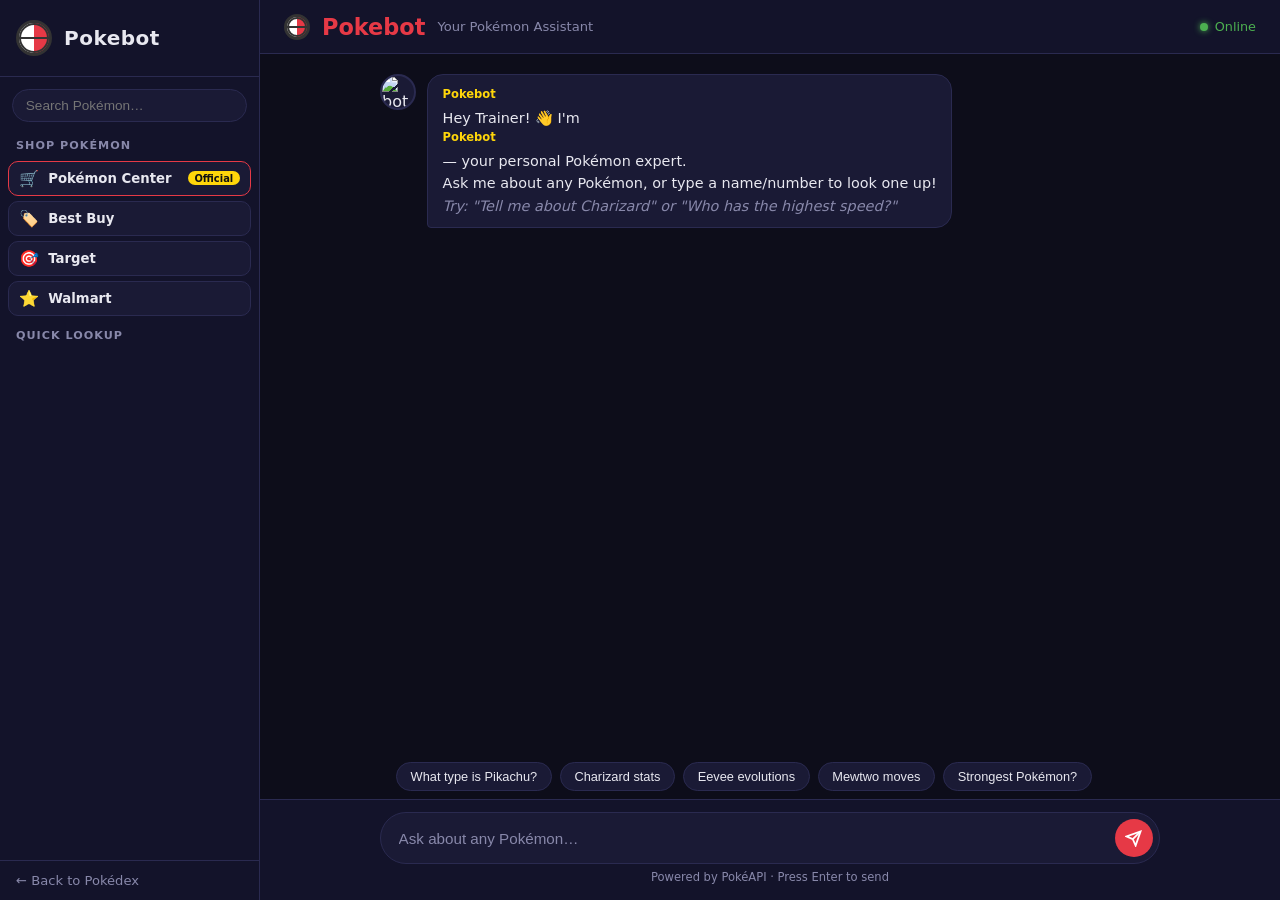
==== pokebot.html @ bd89c252 "Add Pokebot GUI with store links panel - pokebot.html: full-screen chat GUI branded "Pokebot" with s" ====
<!DOCTYPE html>
<html lang="en">
<head>
  <meta charset="UTF-8" />
  <meta name="viewport" content="width=device-width, initial-scale=1.0" />
  <title>Pokebot</title>
  <link rel="stylesheet" href="pokebot.css" />
</head>
<body>
  <!-- Sidebar -->
  <aside class="sidebar" id="sidebar">
    <div class="sidebar-logo">
      <div class="pokeball-spin"></div>
      <span>Pokebot</span>
    </div>

    <div class="sidebar-search">
      <input type="text" id="sidebar-search" placeholder="Search Pokémon…" autocomplete="off" />
    </div>

    <div class="sidebar-label">Shop Pokémon</div>
    <div class="store-links">
      <a class="store-link pokecenter" href="https://www.pokemoncenter.com/" target="_blank" rel="noopener">
        <span class="store-icon">🛒</span>
        <span class="store-name">Pokémon Center</span>
        <span class="store-badge">Official</span>
      </a>
      <a class="store-link bestbuy" href="https://www.bestbuy.com/site/searchpage.jsp?st=pokemon" target="_blank" rel="noopener">
        <span class="store-icon">🏷️</span>
        <span class="store-name">Best Buy</span>
      </a>
      <a class="store-link target" href="https://www.target.com/s?searchTerm=pokemon+cards" target="_blank" rel="noopener">
        <span class="store-icon">🎯</span>
        <span class="store-name">Target</span>
      </a>
      <a class="store-link walmart" href="https://www.walmart.com/search?q=pokemon+cards" target="_blank" rel="noopener">
        <span class="store-icon">⭐</span>
        <span class="store-name">Walmart</span>
      </a>
    </div>

    <div class="sidebar-label">Quick Lookup</div>
    <div id="sidebar-list" class="sidebar-list"></div>

    <div class="sidebar-footer">
      <a href="index.html">← Back to Pokédex</a>
    </div>
  </aside>

  <!-- Toggle for mobile -->
  <button class="sidebar-toggle" id="sidebar-toggle" title="Toggle sidebar">☰</button>

  <!-- Main chat area -->
  <main class="main" id="main">
    <header class="topbar">
      <div class="topbar-left">
        <div class="pokeball-spin small"></div>
        <h1>Pokebot</h1>
        <span class="topbar-sub">Your Pokémon Assistant</span>
      </div>
      <div class="topbar-status">
        <span class="status-dot"></span> Online
      </div>
    </header>

    <!-- Pokemon info panel (shown when a Pokemon is selected) -->
    <div id="info-panel" class="info-panel hidden">
      <div id="info-content"></div>
      <button id="info-close" class="info-close">✕</button>
    </div>

    <!-- Messages -->
    <div class="messages-wrap">
      <div id="messages" class="messages">
        <div class="msg bot">
          <img class="avatar" src="https://raw.githubusercontent.com/PokeAPI/sprites/master/sprites/pokemon/25.png" alt="bot" />
          <div class="bubble">
            <strong>Pokebot</strong>
            <p>Hey Trainer! 👋 I'm <strong>Pokebot</strong> — your personal Pokémon expert.<br/>
            Ask me about any Pokémon, or type a name/number to look one up!<br/>
            <em>Try: "Tell me about Charizard" or "Who has the highest speed?"</em></p>
          </div>
        </div>
      </div>
    </div>

    <!-- Suggested prompts -->
    <div class="suggestions" id="suggestions">
      <button class="chip" data-q="What type is Pikachu?">What type is Pikachu?</button>
      <button class="chip" data-q="Show me Charizard's stats">Charizard stats</button>
      <button class="chip" data-q="How does Eevee evolve?">Eevee evolutions</button>
      <button class="chip" data-q="What moves does Mewtwo learn?">Mewtwo moves</button>
      <button class="chip" data-q="Who is the strongest Pokémon?">Strongest Pokémon?</button>
    </div>

    <!-- Input bar -->
    <div class="input-bar">
      <div class="input-inner">
        <input id="chat-input" type="text"
          placeholder="Ask about any Pokémon…" autocomplete="off" />
        <button id="send-btn" class="send-btn" title="Send">
          <svg viewBox="0 0 24 24" fill="none" stroke="currentColor" stroke-width="2.5">
            <line x1="22" y1="2" x2="11" y2="13"/>
            <polygon points="22 2 15 22 11 13 2 9 22 2"/>
          </svg>
        </button>
      </div>
      <p class="input-hint">Powered by PokéAPI · Press Enter to send</p>
    </div>
  </main>

  <script src="pokebot.js"></script>
</body>
</html>
---- pokebot.css ----
/* ── Reset & tokens ─────────────────────────────────── */
*, *::before, *::after { box-sizing: border-box; margin: 0; padding: 0; }

:root {
  --red:     #e63946;
  --red-dk:  #b52535;
  --yellow:  #ffd60a;
  --dark:    #0d0d1a;
  --panel:   #13132a;
  --card:    #1a1a35;
  --border:  #2a2a50;
  --text:    #e8e8f0;
  --sub:     #8888aa;
  --sidebar: 260px;
  --radius:  14px;
  --shadow:  0 4px 24px rgba(0,0,0,.5);

  /* type colours */
  --fire:#f77f00; --water:#4cc9f0; --grass:#55a630;
  --electric:#ffd60a; --psychic:#e040fb; --ice:#90e0ef;
  --dragon:#7b2d8b; --dark-t:#4a4e69; --fairy:#f72585;
  --normal:#8d99ae; --fighting:#e63946; --poison:#9b5de5;
  --ground:#c77dff; --rock:#adb5bd; --bug:#80b918;
  --ghost:#560bad; --steel:#6c757d; --flying:#48cae4;
}

html, body {
  height: 100%; font-family: 'Segoe UI', system-ui, sans-serif;
  background: var(--dark); color: var(--text); overflow: hidden;
}

/* ── Layout ─────────────────────────────────────────── */
body { display: flex; }

/* ── Sidebar ─────────────────────────────────────────── */
.sidebar {
  width: var(--sidebar); min-height: 100vh;
  background: var(--panel); border-right: 1px solid var(--border);
  display: flex; flex-direction: column; flex-shrink: 0;
  transition: transform .25s;
}

.sidebar-logo {
  display: flex; align-items: center; gap: .75rem;
  padding: 1.25rem 1rem;
  font-size: 1.25rem; font-weight: 800; letter-spacing: .5px;
  border-bottom: 1px solid var(--border);
}

.sidebar-search { padding: .75rem; }
.sidebar-search input {
  width: 100%; padding: .5rem .8rem; border-radius: 999px;
  border: 1px solid var(--border); background: var(--card);
  color: var(--text); font-size: .85rem; outline: none;
}
.sidebar-search input:focus { border-color: var(--red); }

.sidebar-label {
  padding: .3rem 1rem; font-size: .7rem; font-weight: 700;
  letter-spacing: 1px; text-transform: uppercase; color: var(--sub);
}

.sidebar-list {
  flex: 1; overflow-y: auto; padding: .25rem .5rem;
}
.sidebar-list::-webkit-scrollbar { width: 4px; }
.sidebar-list::-webkit-scrollbar-thumb { background: var(--border); border-radius: 2px; }

.sidebar-item {
  display: flex; align-items: center; gap: .5rem;
  padding: .35rem .5rem; border-radius: 8px;
  cursor: pointer; transition: background .15s;
  font-size: .82rem;
}
.sidebar-item:hover { background: var(--card); }
.sidebar-item.active { background: rgba(230,57,70,.18); border-left: 3px solid var(--red); }
.sidebar-item img { width: 36px; height: 36px; image-rendering: pixelated; flex-shrink: 0; }
.sidebar-item-info .name { font-weight: 600; text-transform: capitalize; }
.sidebar-item-info .num { font-size: .7rem; color: var(--sub); }

/* ── Store links ─────────────────────────────────────── */
.store-links { display: flex; flex-direction: column; gap: .3rem; padding: .25rem .5rem .5rem; }

.store-link {
  display: flex; align-items: center; gap: .55rem;
  padding: .45rem .65rem; border-radius: 10px;
  text-decoration: none; color: var(--text);
  border: 1px solid var(--border); background: var(--card);
  font-size: .83rem; font-weight: 600;
  transition: background .15s, border-color .15s, transform .1s;
}
.store-link:hover { transform: translateX(3px); }

.store-link.pokecenter { border-color: #e63946; }
.store-link.pokecenter:hover { background: rgba(230,57,70,.18); }
.store-link.bestbuy:hover { background: rgba(0,70,127,.25); border-color: #00467f; }
.store-link.target:hover { background: rgba(204,0,0,.2); border-color: #cc0000; }
.store-link.walmart:hover { background: rgba(0,113,206,.2); border-color: #0071ce; }

.store-icon { font-size: 1rem; }
.store-name { flex: 1; }
.store-badge {
  font-size: .62rem; padding: .1rem .4rem; border-radius: 999px;
  background: var(--yellow); color: #111; font-weight: 800;
}

.sidebar-footer {
  padding: .75rem 1rem; border-top: 1px solid var(--border);
  font-size: .82rem;
}
.sidebar-footer a { color: var(--sub); text-decoration: none; transition: color .15s; }
.sidebar-footer a:hover { color: var(--yellow); }

/* ── Sidebar toggle (mobile) ─────────────────────────── */
.sidebar-toggle {
  display: none; position: fixed; top: .75rem; left: .75rem; z-index: 300;
  background: var(--red); border: none; color: #fff;
  width: 36px; height: 36px; border-radius: 8px;
  font-size: 1.1rem; cursor: pointer;
}

/* ── Pokeball spinner ────────────────────────────────── */
.pokeball-spin {
  width: 36px; height: 36px; border-radius: 50%;
  background: conic-gradient(var(--red) 50%, #fff 50%);
  border: 3px solid #333;
  animation: spin 3s linear infinite;
  flex-shrink: 0;
  box-shadow: 0 0 0 2px #333 inset;
  position: relative;
}
.pokeball-spin::after {
  content: ''; position: absolute;
  top: 50%; left: 0; right: 0; height: 2px;
  background: #333; transform: translateY(-50%);
}
.pokeball-spin.small { width: 26px; height: 26px; }

@keyframes spin { to { transform: rotate(360deg); } }

/* ── Main area ───────────────────────────────────────── */
.main {
  flex: 1; display: flex; flex-direction: column;
  min-width: 0; height: 100vh; overflow: hidden;
}

/* ── Topbar ──────────────────────────────────────────── */
.topbar {
  display: flex; align-items: center; justify-content: space-between;
  padding: .85rem 1.5rem;
  background: var(--panel); border-bottom: 1px solid var(--border);
  flex-shrink: 0;
}
.topbar-left { display: flex; align-items: center; gap: .75rem; }
.topbar-left h1 { font-size: 1.4rem; font-weight: 800; color: var(--red); }
.topbar-sub { font-size: .82rem; color: var(--sub); }
.topbar-status { display: flex; align-items: center; gap: .4rem; font-size: .8rem; color: #4caf50; }
.status-dot {
  width: 8px; height: 8px; border-radius: 50%; background: #4caf50;
  box-shadow: 0 0 6px #4caf50;
}

/* ── Info panel ──────────────────────────────────────── */
.info-panel {
  margin: .75rem 1rem 0;
  background: var(--card); border: 1px solid var(--border);
  border-radius: var(--radius); padding: .9rem 1rem;
  position: relative; flex-shrink: 0;
  animation: slideDown .25s ease;
}
.info-panel.hidden { display: none; }
@keyframes slideDown { from { opacity:0; transform:translateY(-8px); } to { opacity:1; transform:translateY(0); } }

.info-close {
  position: absolute; top: .5rem; right: .5rem;
  background: none; border: none; color: var(--sub);
  font-size: 1rem; cursor: pointer;
}

#info-content { display: flex; gap: 1.25rem; align-items: flex-start; flex-wrap: wrap; }
.info-sprite { width: 90px; height: 90px; image-rendering: pixelated; }
.info-body h3 { text-transform: capitalize; font-size: 1.1rem; margin-bottom: .25rem; }
.info-num { font-size: .75rem; color: var(--sub); }
.info-types { display: flex; gap: .35rem; margin: .35rem 0; flex-wrap: wrap; }
.info-stats { display: grid; grid-template-columns: repeat(3,1fr); gap: .25rem .75rem; font-size: .78rem; }
.info-stat-item span:first-child { color: var(--sub); }
.info-stat-item span:last-child { font-weight: 700; }

/* ── Messages ────────────────────────────────────────── */
.messages-wrap { flex: 1; overflow-y: auto; padding: 1.25rem 1rem .5rem; }
.messages-wrap::-webkit-scrollbar { width: 5px; }
.messages-wrap::-webkit-scrollbar-thumb { background: var(--border); border-radius: 3px; }

.messages { display: flex; flex-direction: column; gap: 1rem; max-width: 780px; margin: 0 auto; }

.msg { display: flex; gap: .7rem; align-items: flex-start; }
.msg.user { flex-direction: row-reverse; }

.avatar {
  width: 36px; height: 36px; border-radius: 50%;
  background: var(--card); border: 2px solid var(--border);
  flex-shrink: 0; image-rendering: pixelated;
}
.avatar.user-av {
  background: var(--red); display: flex; align-items: center;
  justify-content: center; font-size: 1rem; color: #fff;
  font-weight: 700;
}

.bubble {
  max-width: 72%; background: var(--card); border: 1px solid var(--border);
  border-radius: 16px 16px 16px 4px;
  padding: .65rem .9rem; font-size: .9rem; line-height: 1.55;
}
.bubble strong { display: block; font-size: .72rem; color: var(--yellow); margin-bottom: .2rem; }
.msg.user .bubble {
  background: var(--red); border-color: var(--red-dk);
  border-radius: 16px 16px 4px 16px; color: #fff;
}
.msg.user .bubble strong { color: rgba(255,255,255,.7); }

.bubble p { margin-top: .1rem; }
.bubble p + p { margin-top: .4rem; }
.bubble em { color: var(--sub); }
.msg.user .bubble em { color: rgba(255,255,255,.7); }

/* Typing indicator */
.typing-dots { display: flex; gap: 4px; align-items: center; padding: .1rem 0; }
.typing-dots span {
  width: 7px; height: 7px; border-radius: 50%;
  background: var(--sub); animation: bounce .9s infinite;
}
.typing-dots span:nth-child(2) { animation-delay: .15s; }
.typing-dots span:nth-child(3) { animation-delay: .3s; }
@keyframes bounce { 0%,60%,100% { transform:translateY(0); } 30% { transform:translateY(-5px); } }

/* Type tags inside bubbles */
.type-tag {
  display: inline-block; font-size: .68rem; font-weight: 700;
  padding: .12rem .45rem; border-radius: 999px;
  text-transform: uppercase; color: #fff; letter-spacing: .4px;
}
.type-fire{background:var(--fire)} .type-water{background:var(--water);color:#1a1a2e}
.type-grass{background:var(--grass)} .type-electric{background:var(--electric);color:#1a1a2e}
.type-psychic{background:var(--psychic)} .type-ice{background:var(--ice);color:#1a1a2e}
.type-dragon{background:var(--dragon)} .type-dark{background:var(--dark-t)}
.type-fairy{background:var(--fairy)} .type-normal{background:var(--normal);color:#1a1a2e}
.type-fighting{background:var(--fighting)} .type-poison{background:var(--poison)}
.type-ground{background:var(--ground)} .type-rock{background:var(--rock);color:#1a1a2e}
.type-bug{background:var(--bug)} .type-ghost{background:var(--ghost)}
.type-steel{background:var(--steel)} .type-flying{background:var(--flying);color:#1a1a2e}

/* ── Suggestions ─────────────────────────────────────── */
.suggestions {
  display: flex; gap: .5rem; flex-wrap: wrap;
  padding: .5rem 1rem; max-width: 780px; margin: 0 auto; width: 100%;
}
.chip {
  background: var(--card); border: 1px solid var(--border);
  color: var(--text); border-radius: 999px; padding: .35rem .85rem;
  font-size: .8rem; cursor: pointer; transition: background .15s, border-color .15s;
  white-space: nowrap;
}
.chip:hover { background: rgba(230,57,70,.2); border-color: var(--red); color: #fff; }

/* ── Input bar ───────────────────────────────────────── */
.input-bar {
  padding: .75rem 1rem 1rem;
  border-top: 1px solid var(--border);
  background: var(--panel); flex-shrink: 0;
}
.input-inner {
  display: flex; gap: .5rem; max-width: 780px; margin: 0 auto;
  background: var(--card); border: 1.5px solid var(--border);
  border-radius: 999px; padding: .4rem .4rem .4rem 1.1rem;
  transition: border-color .15s;
}
.input-inner:focus-within { border-color: var(--red); }
.input-inner input {
  flex: 1; background: none; border: none; outline: none;
  color: var(--text); font-size: .95rem;
}
.input-inner input::placeholder { color: var(--sub); }
.send-btn {
  width: 38px; height: 38px; border-radius: 50%;
  background: var(--red); border: none; color: #fff;
  display: flex; align-items: center; justify-content: center;
  cursor: pointer; flex-shrink: 0; transition: background .15s, transform .1s;
}
.send-btn:hover { background: var(--red-dk); }
.send-btn:active { transform: scale(.9); }
.send-btn svg { width: 17px; height: 17px; }
.input-hint { text-align: center; font-size: .72rem; color: var(--sub); margin-top: .35rem; }

/* ── Responsive ──────────────────────────────────────── */
@media (max-width: 680px) {
  .sidebar { position: fixed; left: 0; top: 0; z-index: 200; transform: translateX(-100%); }
  .sidebar.open { transform: translateX(0); }
  .sidebar-toggle { display: flex; align-items: center; justify-content: center; }
  .topbar-left h1 { font-size: 1.1rem; }
  .bubble { max-width: 88%; }
}
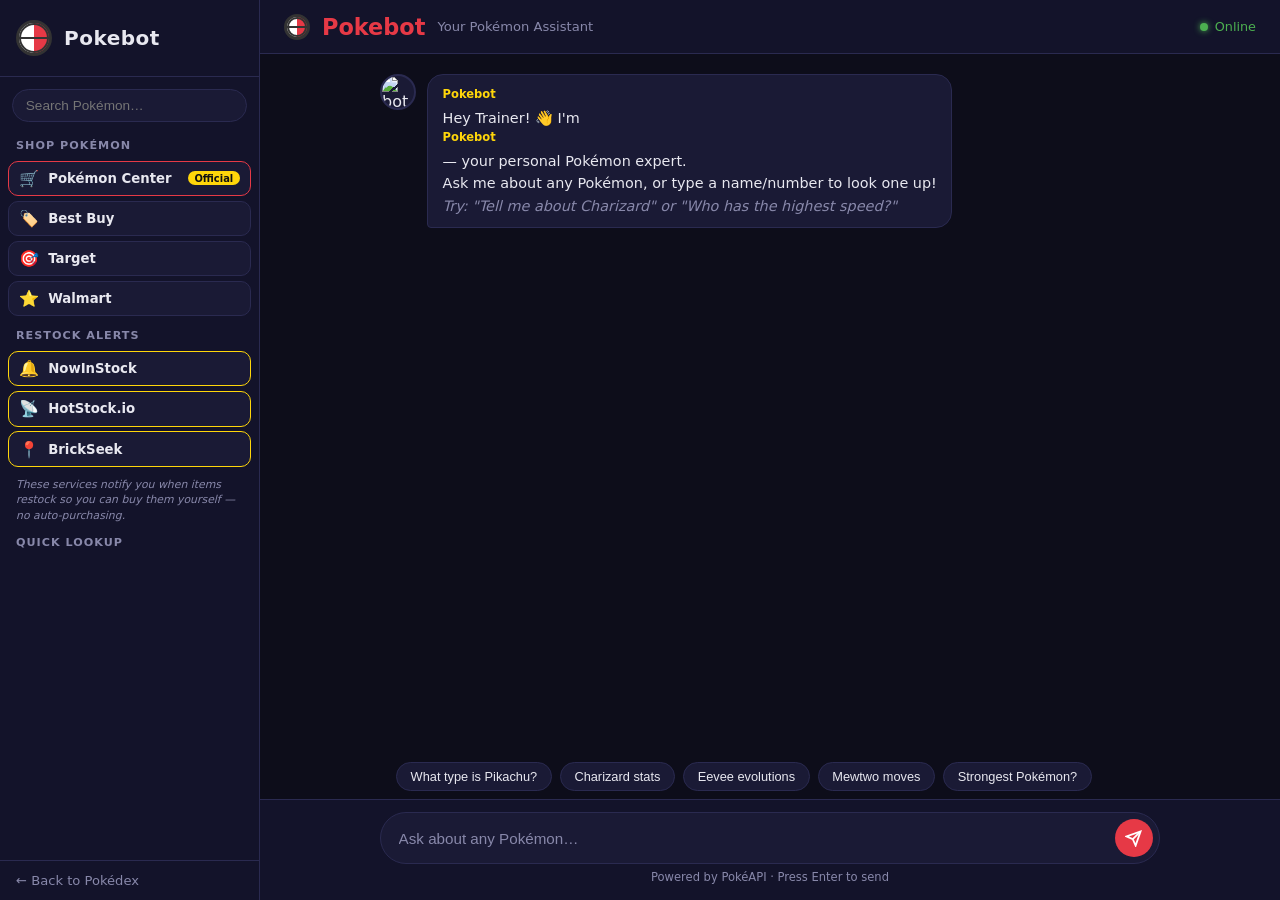
==== commit 50c0af3a: "Add restock alerts resources section to Pokebot sidebar Links to legitimate restock-notification ser" ====
--- a/pokebot.html
+++ b/pokebot.html
@@ -38,6 +38,23 @@
         <span class="store-name">Walmart</span>
       </a>
     </div>
+
+    <div class="sidebar-label">Restock Alerts</div>
+    <div class="store-links alert-links">
+      <a class="store-link alert" href="https://www.nowinstock.net/toysandgames/pokemoncards/" target="_blank" rel="noopener">
+        <span class="store-icon">🔔</span>
+        <span class="store-name">NowInStock</span>
+      </a>
+      <a class="store-link alert" href="https://hotstock.io/" target="_blank" rel="noopener">
+        <span class="store-icon">📡</span>
+        <span class="store-name">HotStock.io</span>
+      </a>
+      <a class="store-link alert" href="https://www.brickseek.com/" target="_blank" rel="noopener">
+        <span class="store-icon">📍</span>
+        <span class="store-name">BrickSeek</span>
+      </a>
+    </div>
+    <p class="alert-note">These services notify you when items restock so you can buy them yourself — no auto-purchasing.</p>
 
     <div class="sidebar-label">Quick Lookup</div>
     <div id="sidebar-list" class="sidebar-list"></div>
--- a/pokebot.css
+++ b/pokebot.css
@@ -104,6 +104,14 @@
   background: var(--yellow); color: #111; font-weight: 800;
 }
 
+/* ── Restock alert links ─────────────────────────────── */
+.store-link.alert { border-color: #ffd60a; }
+.store-link.alert:hover { background: rgba(255,214,10,.15); }
+.alert-note {
+  padding: .15rem 1rem .5rem; font-size: .68rem;
+  color: var(--sub); line-height: 1.4; font-style: italic;
+}
+
 .sidebar-footer {
   padding: .75rem 1rem; border-top: 1px solid var(--border);
   font-size: .82rem;
